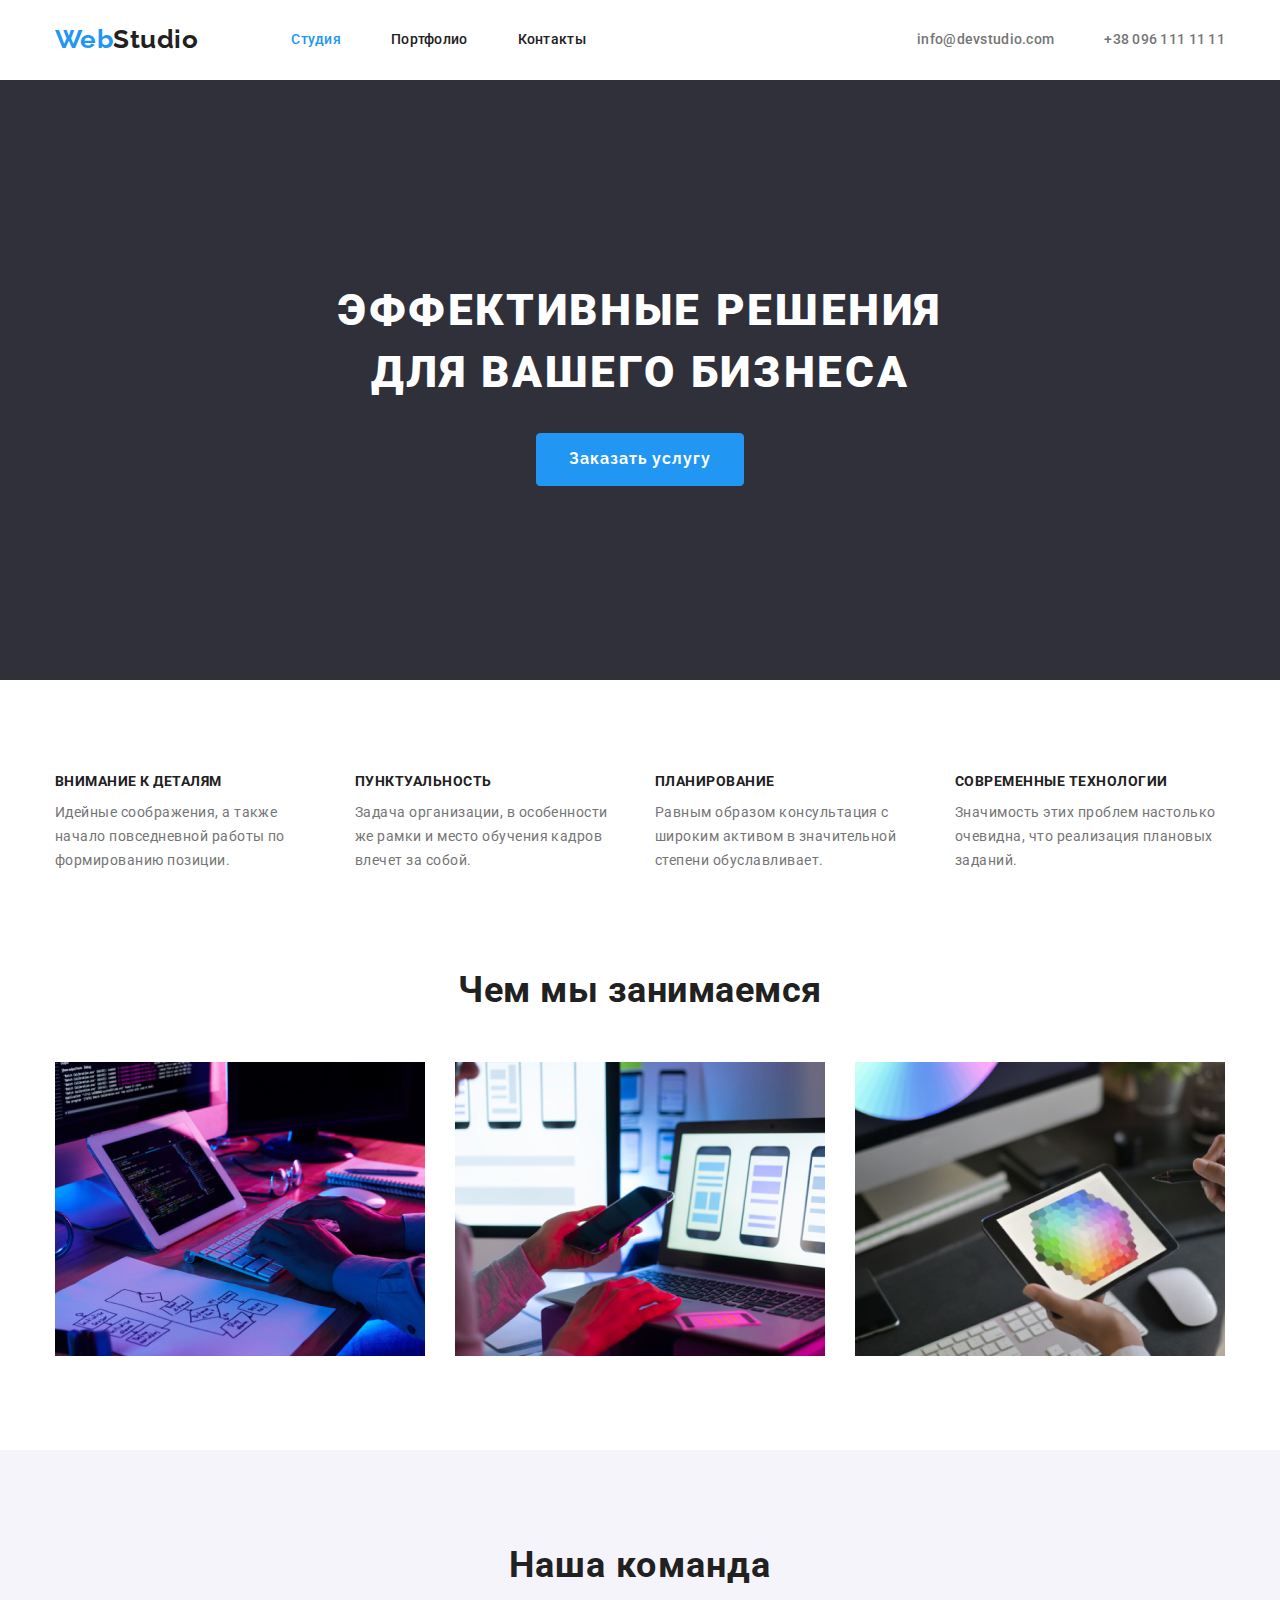
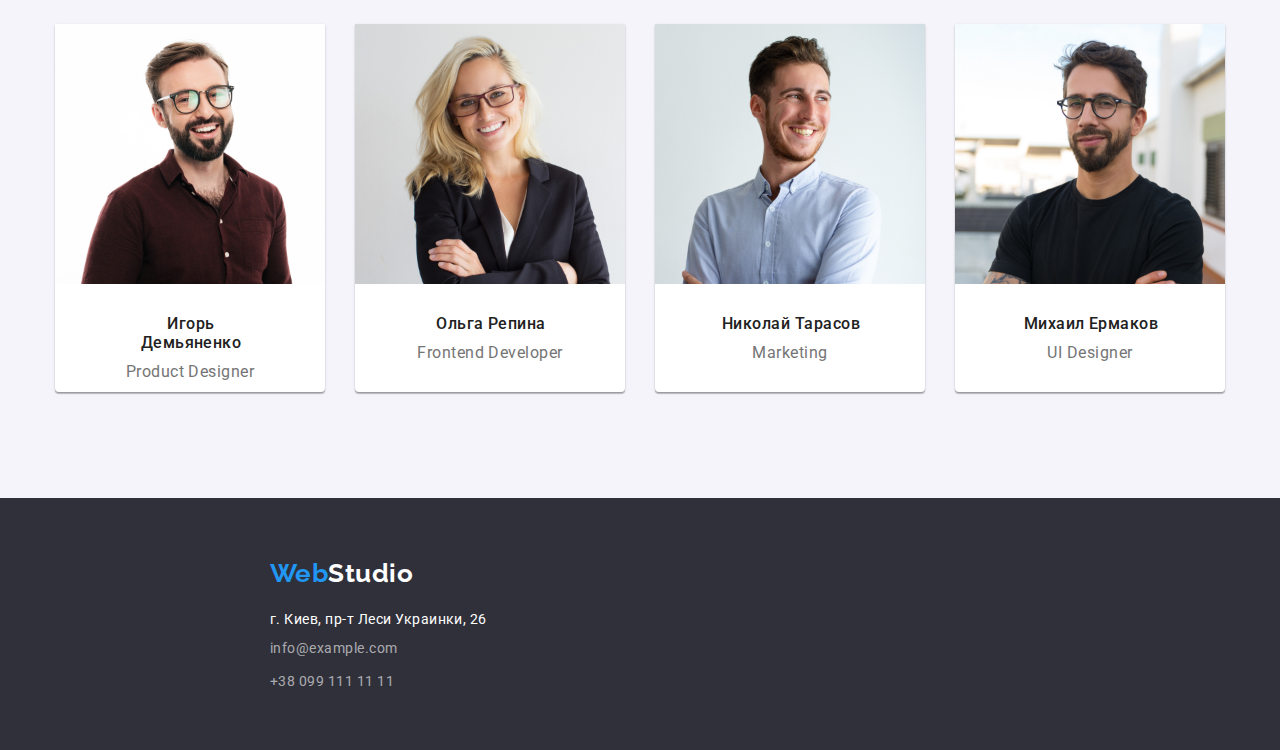
==== index.html @ 14f77674 "Склонировал из hw-03" ====
<!DOCTYPE html>
<html lang="ru">
<head>
    <meta charset="UTF-8">
    <meta name="viewport" content="width=device-width, initial-scale=1.0">
    <title>Web Studio</title>
    <link href="https://fonts.googleapis.com/css2?family=Oleo+Script&family=Raleway:wght@700&family=Roboto:wght@400;500;700;900&display=swap" rel="stylesheet">
    <link rel="stylesheet" href="https://cdnjs.cloudflare.com/ajax/libs/modern-normalize/1.0.0/modern-normalize.min.css">
    <link rel="stylesheet" href="./css/main.css">
</head>
<body>

<!--Header-->
<header>

    <div class="container container-header">
        <nav class="container-nav">

            <a class="logo" href="./"><span class="logo-one">Web</span>Studio</a>
    
            <ul class="list-nav">
                <li class="item">
                    <a class="header-link" href="#"><span class="location">Студия</span></a>
                </li>
                <li class="item">
                    <a class="header-link" href="./portfolio.html" rel="noopener noreferel">Портфолио</a>
                </li>
                <li class="item">
                    <a class="header-link" href="#">Контакты</a>
                </li>
            </ul>
    
        </nav>
    
        <ul class="item-link">
            <li class="item">
                <a class="contacts-link" href="mailto:info@devstudio.com">info@devstudio.com</a>
            </li>
            <li class="item">
                <a class="contacts-link" href="tel:+380961111111">+38 096 111 11 11</a>
            </li>
        </ul>
    </div>

</header>

<main>
<!--Hero-->
    <section class="hero">

        <div class="container">
            <div class="container-width">
                <h1>
                    Эффективные решения для вашего бизнеса
                </h1>
        
                <button class="service-order" type="button">Заказать услугу</button>
            </div>
        </div>

    </section>


<!-- Quality -->    
    <section>

        <div class="container">
            <ul class="item-quality">
                <li class="list">
                    <h2>Внимание к деталям</h2>
                    <p class="description">Идейные соображения, а также начало повседневной работы по формированию позиции.</p>
                </li>
                <li class="list">
                    <h2>Пунктуальность</h2>
                    <p class="description">Задача организации, в особенности же рамки и место обучения кадров влечет за собой.</p>
                </li>
                <li class="list">
                    <h2>Планирование</h2>
                    <p class="description">Равным образом консультация с широким активом в значительной степени обуславливает.</p>
                </li>
                <li class="list">
                    <h2>Современные технологии</h2>
                    <p class="description">Значимость этих проблем настолько очевидна, что реализация плановых заданий.</p>
                </li>
            </ul>
        </div>

    </section>

<!-- Occupation -->
    <section class="occupation">

        <div class="container">
            <h2 class="occupation-header">Чем мы занимаемся</h2>

        <ul class="occupation-list">
            <li class="occupation-item">
                <a class="occupation-link" href="#"><img src="./img/computer.png" alt="Компьютер" width="370"></a>
            </li>
            <li class="occupation-item">
                <a class="occupation-link" href="#"><img src="./img/laptop.png" alt="Ноутбук" width="370"></a>
            </li>
            <li class="occupation-item">
                <a class="occupation-link" href="#"><img src="./img/tablet.png" alt="Планшет" width="370"></a>
            </li>
        </ul>
        </div>

    </section>

<!--Team-->    
    <section class="team">
        
        <div class="container container-team">
            <h3 class="title-team">Наша команда</h3>

        <ul class="team-work">
            <li class="worker-list">
                <img src="./img/igor.jpg" alt="Игорь" width="270">
                <h3 class="heading-name">Игорь Демьяненко</h3>
                <p class="work">Product Designer</p>
            </li>
            <li class="worker-list">
                <img src="./img/olga.jpg" alt="Ольга" width="270">
                <h3 class="heading-name">Ольга Репина</h3>
                <p class="work">Frontend Developer</p>
            </li>
            <li class="worker-list">
                <img src="./img/nicholas.jpg" alt="Николай" width="270">
                <h3 class="heading-name">Николай Тарасов</h3>
                <p class="work">Marketing</p>
            </li>
            <li class="worker-list">
                <img src="./img/michael.jpg" alt="Михаил" width="270">
                <h3 class="heading-name">Михаил Ермаков</h3>
                <p class="work">UI Designer</p>
            </li>
        </ul>
        </div>

    </section>

</main>

<!--Footer-->
<footer>

    <div class="container container-footer">

        <a class="logo logo-footer" href="#"><span class="logo-one">Web</span><span class="logo-two">Studio</span></a>

    <address class="item-address">

    <ul class="contacts-street">
        <li class="contacts-list">
            <span class="street contacts-footer">г. Киев, пр-т Леси Украинки, 26</span>
        </li>
        <li class="contacts-list">
            <a class="contacts-footer" href="mailto:info@example.com">info@example.com</a>
        </li>
        <li class="contacts-list">
            <a class="contacts-footer" href="tel:+380991111111">+38 099 111 11 11</a>
        </li>
    </ul>

     </address>

    </div>

</footer>

</body>
</html>
---- css/main.css ----
/* Главный цвет на странице  #757575; */
/* Цвет заголовков h2-h6 #212121;*/
/* Цвет навигации #212121; */
/* Цвет подсветки #2196F3; */
/* Вторичный цвет+h1 #FFFFFF;*/
/* Цвет контактов в футере rgba(255, 255, 255, 0.6); */
:root {
    --primary-text-color: #757575;
    --heading-h2-h6-color: #212121; 
    --backlight-color: #2196F3;
    --secondary-text-color: #212121; 
}

body {
    color: var(--primary-text-color);

    font-family: 'Roboto', sans-serif;
    letter-spacing: 0.03em;
}

li,
a {
    list-style: none;
    text-decoration: none;
}

h1, 
h2, 
h3, 
p {
    margin-top: 0;
}

img {
    display: block;
    width: 100%;
    height: auto;
}

li,
ul,
p {
    margin: 0;
    padding: 0;
}

.container {
    width: 1200px;
    padding-left: 15px;
    padding-right: 15px;
    margin-left: auto;
    margin-right: auto;
}

/* Header */
.container-header {
    display: flex;
    align-items: center;
}

.container-nav {
    display: flex;
}

.logo {
    padding-bottom: 25px;
    padding-top: 24px;
    margin-right: 93px;

    color: #212121;

    font-family: 'Raleway', sans-serif;
    font-size: 26px;
    line-height: 1.2;
    font-weight: 700;
}

.logo .logo-one {
    color: #2196F3;
}

.list-nav {
    display: flex;
    margin-top: 0;
    margin-bottom: 0;
    padding-left: 0;
}

.list-nav .item:not(:last-child) {
    margin-right: 50px;
}

.list-nav .header-link {
    display: block;
    padding-top: 32px;
    padding-bottom: 32px;

    color: var(--secondary-text-color);

    font-weight: 500;
    font-size: 14px;
    line-height: 1.1;
    letter-spacing: 0.02em;
}

.header-link .location {
    color: var(--backlight-color);
}

.header-link .location:focus,
.header-link .location:hover {
    color: var(--secondary-text-color);
}

.list-nav .header-link:hover,
.list-nav .header-link:focus {
    color: var(--backlight-color);
}

.item-link {
    display: flex;
    margin-left: auto;
    padding-left: 0;
}

.item-link .item + .item {
    margin-left: 50px;
}

.item-link .contacts-link {
    display: block;

    color: var(--primary-text-color);

    font-weight: 500;
    font-size: 14px;
    line-height: 1.1;
    letter-spacing: 0.02em;
}

.item-link .contacts-link:hover,
.item-link .contacts-link:focus {
    color: var(--backlight-color);
}


/* Hero */
.hero {
    background-color: #2F303A;
}

.container-width {
    padding-top: 200px;
    width: 630px;
    height: 600px;
    margin-left: auto;
    margin-right: auto;
    text-align: center;
}

h1 {
    margin-bottom: 30px;

    color: #FFFFFF;

    font-weight: 900;
    font-size: 44px;
    line-height: 1.4;
    text-align: center;
    letter-spacing: 0.06em;
    text-transform: uppercase;
}

.service-order {
    padding: 10px 32px;
    display: inline-block;
    border: 1px solid var(--backlight-color);
    border-radius: 4px;
    
    background-color: var(--backlight-color);
    color: #FFFFFF;
    
    font-family: 'Raleway', sans-serif;
    font-weight: 700;
    font-size: 16px;
    line-height: 1.9;
    align-items: center;
    text-align: center;
    letter-spacing: 0.06em;
}

/* Quality */
.item-quality {
    display: flex;
    margin-top: 0;
    margin-bottom: 0;
    padding-top: 94px;
    padding-left: 0;
    padding-bottom: 94px;
    
}

.item-quality .list {
    width: 270px;
    height: 101px;
}

.item-quality .list:not(:last-child) {
    margin-right: 30px;
}

.item-quality h2 {
    color: var(--heading-h2-h6-color);

    font-weight: 700;
    font-size: 14px;
    line-height: 1.1;
    text-transform: uppercase;
}

.item-quality .description {
    font-weight: 400;
    font-size: 14px;
    line-height: 1.7;
}

/* Occupation */
.occupation .occupation-header {
    margin-bottom: 50px;

    color: var(--heading-h2-h6-color);

    font-weight: 700;
    font-size: 36px;
    line-height: 1.2;
    text-align: center;
}

.occupation-list {
    display: flex;
    padding-left: 0;
    margin: 0;
    padding-bottom: 94px;
}

.occupation-list .occupation-item:not(:last-child) {
    margin-right: 30px;
}

/* Team */
.team {
    background: #F5F4FA;
}

.container-team {
    height: 648px;
}

.title-team {
    padding-top: 94px;

    color: var(--heading-h2-h6-color);

    font-weight: 700;
    font-size: 36px;
    line-height: 1.2;
    text-align: center;
    letter-spacing: 0.03em;
}

.team-work {
    display: flex;
    padding: 0;
    margin: 0;
}

.worker-list {
    width: 270px;
    height: 368px;
    border-radius: 0px 0px 4px 4px;

    background-color: #FFFFFF;
    box-shadow: 0px 1px 3px rgba(0, 0, 0, 0.12), 0px 1px 1px rgba(0, 0, 0, 0.14), 0px 2px 1px rgba(0, 0, 0, 0.2);

    text-align: center;
}

.worker-list:not(:last-child) {
    margin-right: 30px;
}

.heading-name {
    margin-top: 0;
    margin-bottom: 10px;
    padding-top: 30px;
    padding-left: 60px;
    padding-right: 58px;

    color: var(--heading-h2-h6-color);

    font-weight: 500;
    font-size: 16px;
    line-height: 1.2;
}

.work {
    margin: 0;

    font-weight: 400;
    font-size: 16px;
    line-height: 1.2;
}

/* Footer */
footer {
    background-color: #2F303A;
}

.container-footer {
    height: 252px;
}

.logo-footer {
    display: inline-block;
    padding: 60px 0px 0px 0px;
    margin: 0px 0px 20px 215px;
}

.item-address {
    margin-left: 215px;
}

.contacts-street {
    width: 231px;
    padding: 0;
    margin: 0;
}

.contacts-list:not(:last-child) {
    margin-bottom: 9px;
}

.logo .logo-two {
    color: #FFFFFF;
}

.item-address .street {
    color: #FFFFFF;

    font-weight: 400;
    font-size: 14px;
    line-height: 1.7px;
    font-style: normal;
}

.contacts-footer {
    color: rgba(255, 255, 255, 0.6);            

    font-weight: 400;
    font-size: 14px;
    line-height: 1.7;
    font-style: normal;
}
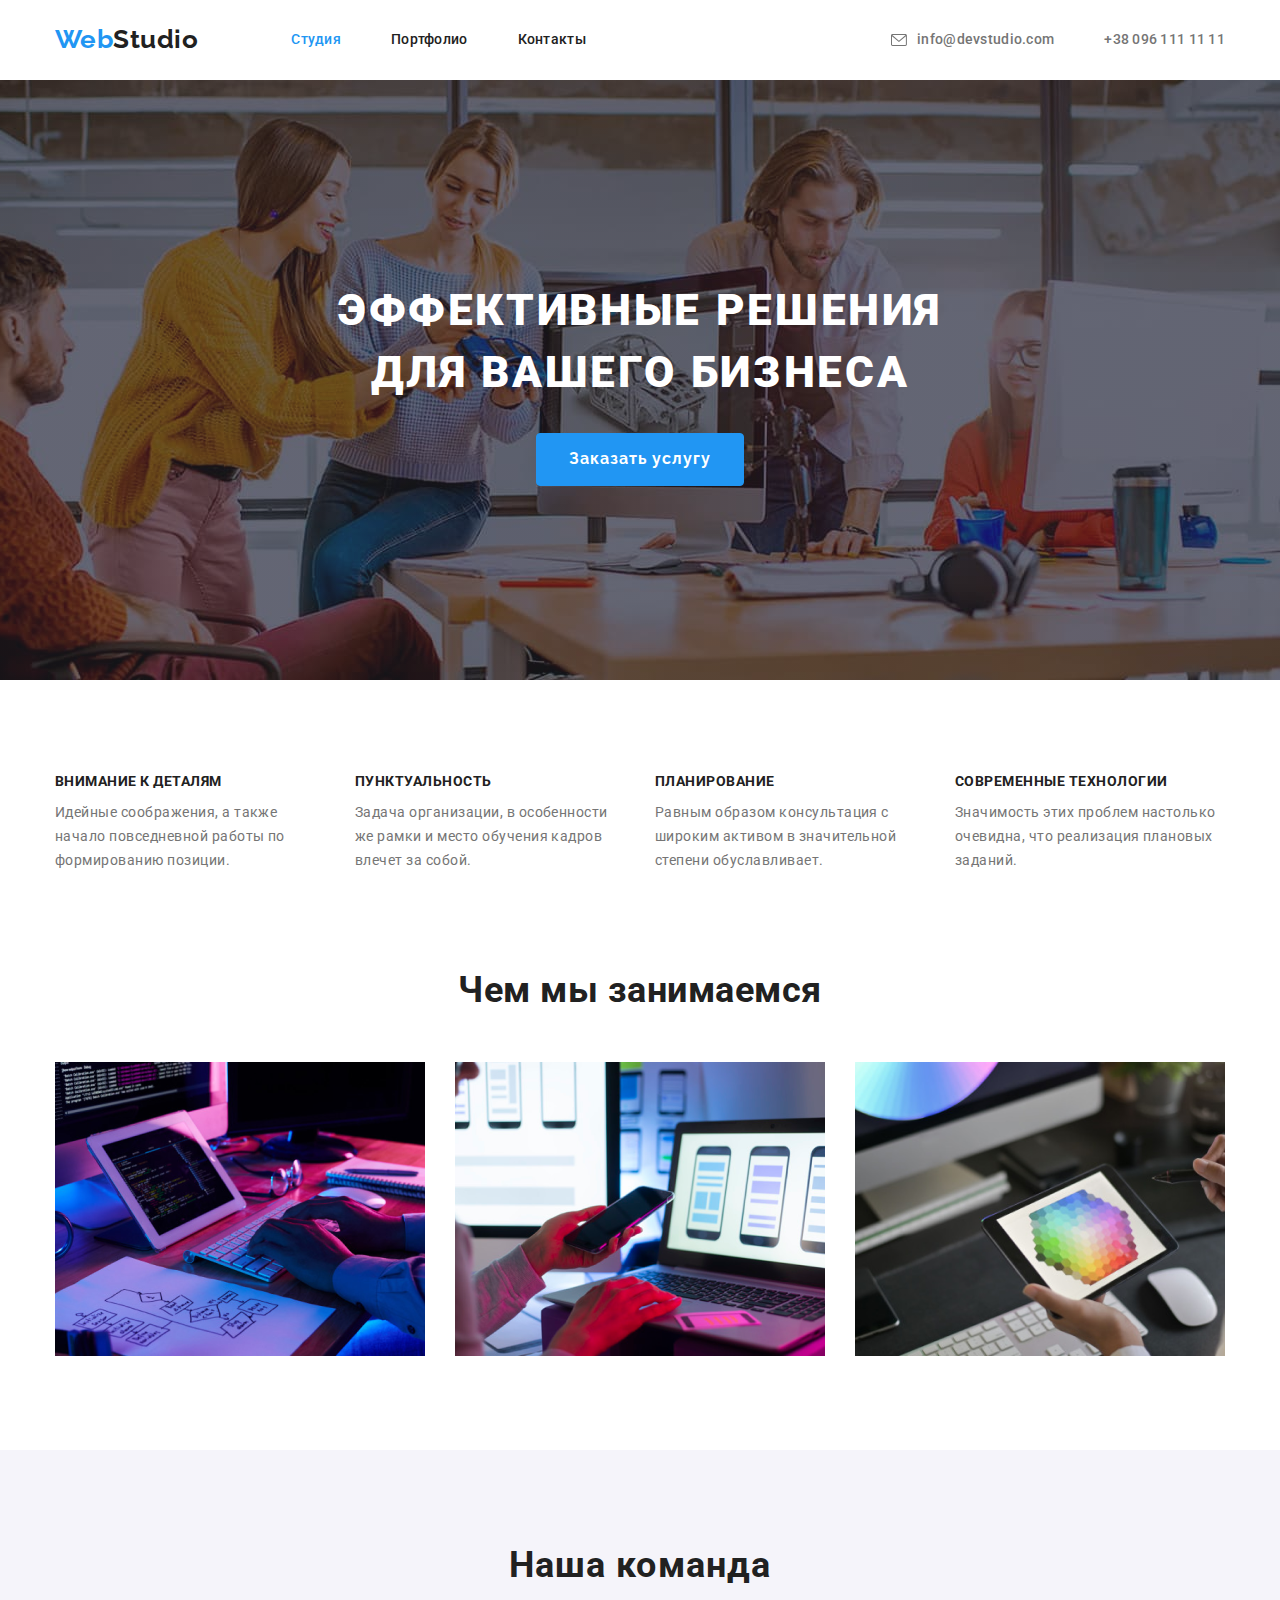
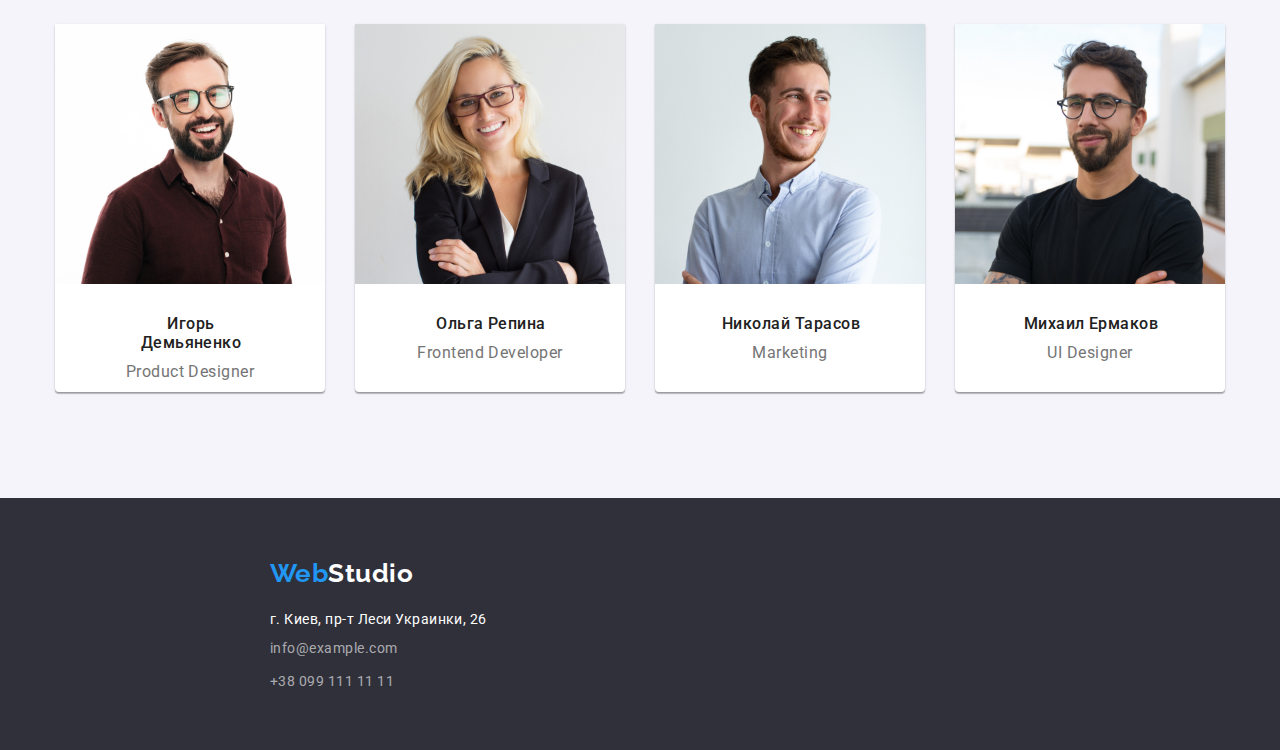
==== commit b0d971a8: "Добавил графику в hero" ====
--- a/index.html
+++ b/index.html
@@ -34,7 +34,12 @@
     
         <ul class="item-link">
             <li class="item">
-                <a class="contacts-link" href="mailto:info@devstudio.com">info@devstudio.com</a>
+                <a class="contacts-link" href="mailto:info@devstudio.com">
+                <svg class="icon-link">
+                    <use href="./img/sprite.svg#icon-envelope"></use>
+                </svg>     
+                info@devstudio.com
+                </a>
             </li>
             <li class="item">
                 <a class="contacts-link" href="tel:+380961111111">+38 096 111 11 11</a>
--- a/css/main.css
+++ b/css/main.css
@@ -26,8 +26,7 @@
 
 h1, 
 h2, 
-h3, 
-p {
+h3 {
     margin-top: 0;
 }
 
@@ -42,6 +41,11 @@
 p {
     margin: 0;
     padding: 0;
+}
+
+.utility-mp {
+    padding: 0;
+    margin: 0;
 }
 
 .container {
@@ -128,7 +132,8 @@
 }
 
 .item-link .contacts-link {
-    display: block;
+    display: flex;
+    align-items: center;
 
     color: var(--primary-text-color);
 
@@ -138,15 +143,27 @@
     letter-spacing: 0.02em;
 }
 
-.item-link .contacts-link:hover,
-.item-link .contacts-link:focus {
+.contacts-link:hover,
+.contacts-link:focus {
     color: var(--backlight-color);
+}
+
+.icon-link {
+    width: 16px;
+    height: 12px;
+    margin-right: 10px;
 }
 
 
 /* Hero */
 .hero {
+    min-height: 600px;
+
     background-color: #2F303A;
+    background-image: linear-gradient(rgba(47, 48, 58, 0.4), rgba(47, 48, 58, 0.4)), url(../img/hero.jpg);
+    background-repeat: no-repeat;
+    background-position: center top;
+    background-size: cover;
 }
 
 .container-width {
@@ -187,6 +204,8 @@
     align-items: center;
     text-align: center;
     letter-spacing: 0.06em;
+
+    cursor: pointer;
 }
 
 /* Quality */
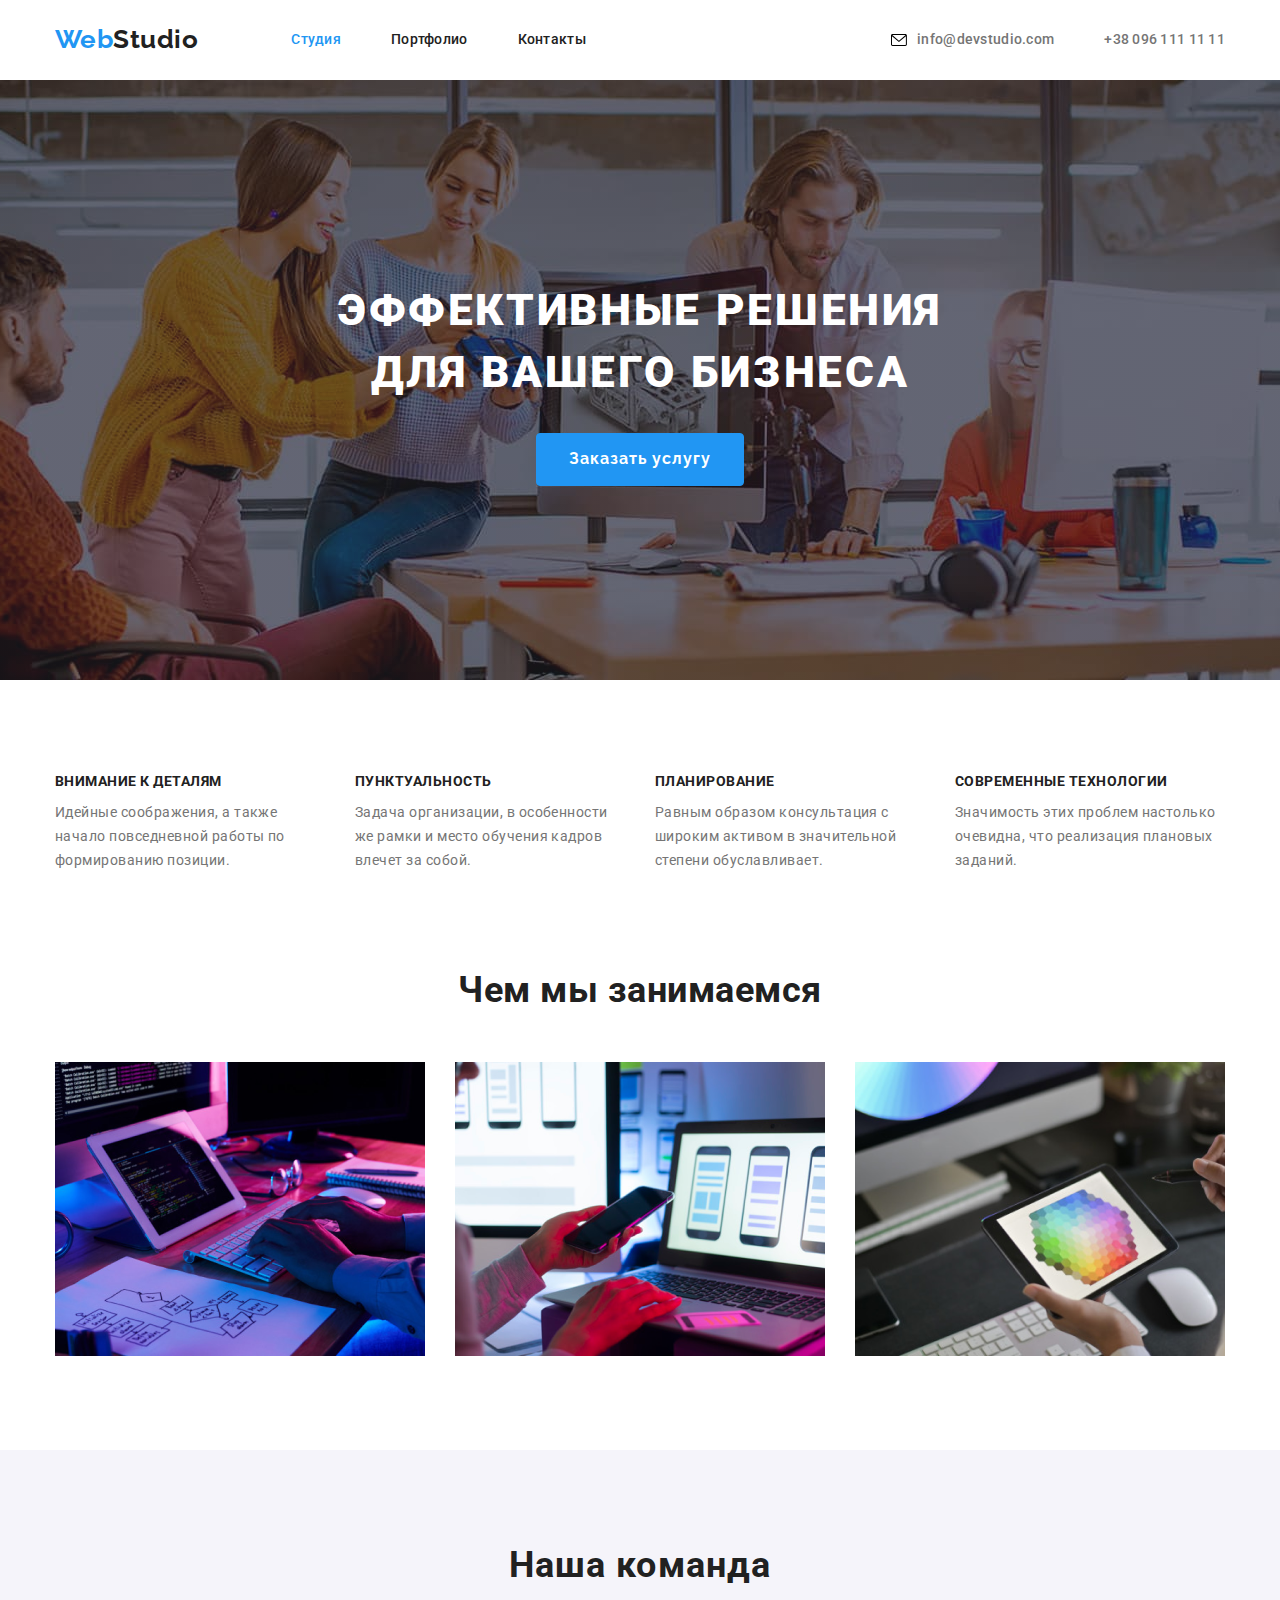
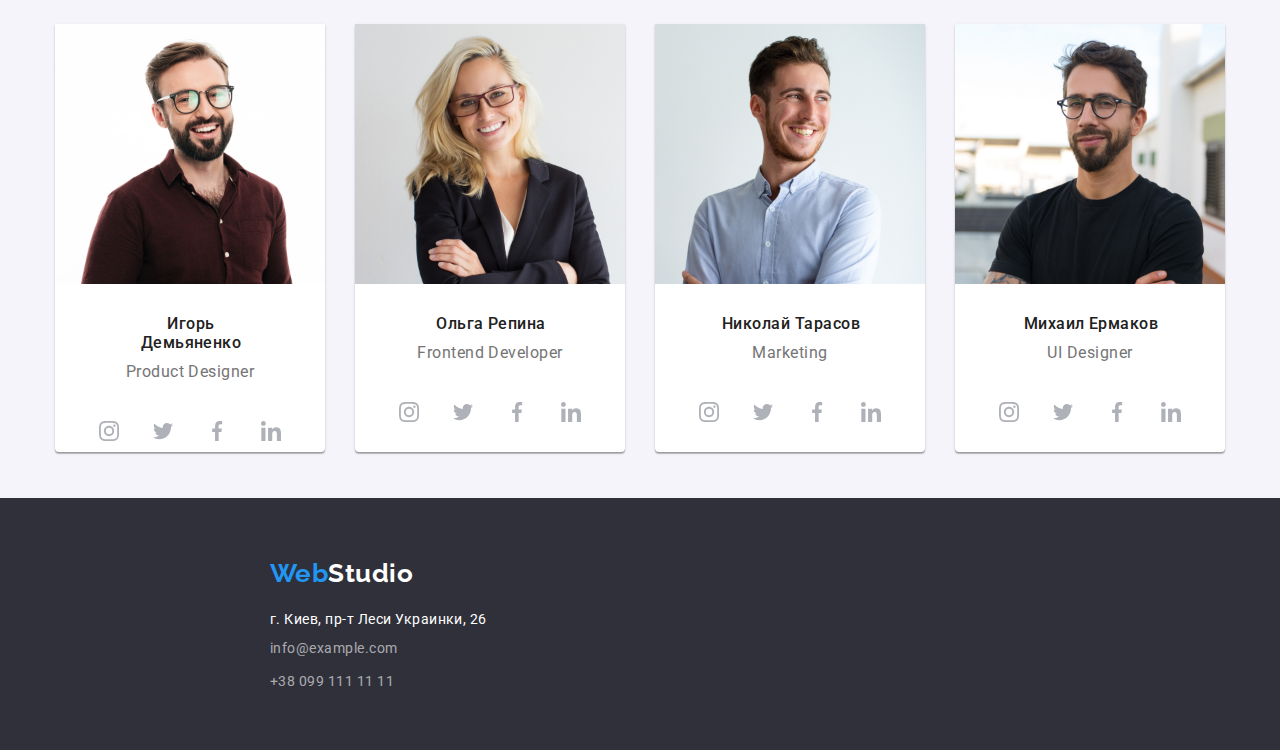
==== commit c55eb9ab: "Добавил ссылки иконки team" ====
--- a/index.html
+++ b/index.html
@@ -124,21 +124,109 @@
                 <img src="./img/igor.jpg" alt="Игорь" width="270">
                 <h3 class="heading-name">Игорь Демьяненко</h3>
                 <p class="work">Product Designer</p>
+                <ul class="team-social-list">
+                    <li class="team-social-item"><a href="" class="team-social-link" target="_blank" rel="noopener noreferer" aria-label="Instagram">
+                        <svg class="team-social-icon">
+                            <use href="./img/sprite.svg#icon-instagram"></use>
+                        </svg>
+                    </a></li>
+                    <li class="team-social-item"><a href="" class="team-social-link" target="_blank" rel="noopener noreferer" aria-label="Twitter">
+                        <svg class="team-social-icon">
+                            <use href="./img/sprite.svg#icon-twitter"></use>
+                        </svg>
+                    </a></li>
+                    <li class="team-social-item"><a href="" class="team-social-link" target="_blank" rel="noopener noreferer" aria-label="Facebook">
+                        <svg class="team-social-icon">
+                            <use href="./img/sprite.svg#icon-facebook"></use>
+                        </svg>
+                    </a></li>
+                    <li class="team-social-item"><a href="" class="team-social-link" target="_blank" rel="noopener noreferer" aria-label="LinkedIn">
+                        <svg class="team-social-icon">
+                            <use href="./img/sprite.svg#icon-linkedin"></use>
+                        </svg>
+                    </a></li>
+                </ul>
             </li>
             <li class="worker-list">
                 <img src="./img/olga.jpg" alt="Ольга" width="270">
                 <h3 class="heading-name">Ольга Репина</h3>
                 <p class="work">Frontend Developer</p>
+                <ul class="team-social-list">
+                    <li class="team-social-item"><a href="" class="team-social-link" target="_blank" rel="noopener noreferer" aria-label="Instagram">
+                        <svg class="team-social-icon">
+                            <use href="./img/sprite.svg#icon-instagram"></use>
+                        </svg>
+                    </a></li>
+                    <li class="team-social-item"><a href="" class="team-social-link" target="_blank" rel="noopener noreferer" aria-label="Twitter">
+                        <svg class="team-social-icon">
+                            <use href="./img/sprite.svg#icon-twitter"></use>
+                        </svg>
+                    </a></li>
+                    <li class="team-social-item"><a href="" class="team-social-link" target="_blank" rel="noopener noreferer" aria-label="Facebook">
+                        <svg class="team-social-icon">
+                            <use href="./img/sprite.svg#icon-facebook"></use>
+                        </svg>
+                    </a></li>
+                    <li class="team-social-item"><a href="" class="team-social-link" target="_blank" rel="noopener noreferer" aria-label="LinkedIn">
+                        <svg class="team-social-icon">
+                            <use href="./img/sprite.svg#icon-linkedin"></use>
+                        </svg>
+                    </a></li>
+                </ul>
             </li>
             <li class="worker-list">
                 <img src="./img/nicholas.jpg" alt="Николай" width="270">
                 <h3 class="heading-name">Николай Тарасов</h3>
                 <p class="work">Marketing</p>
+                <ul class="team-social-list">
+                    <li class="team-social-item"><a href="" class="team-social-link" target="_blank" rel="noopener noreferer" aria-label="Instagram">
+                        <svg class="team-social-icon">
+                            <use href="./img/sprite.svg#icon-instagram"></use>
+                        </svg>
+                    </a></li>
+                    <li class="team-social-item"><a href="" class="team-social-link" target="_blank" rel="noopener noreferer" aria-label="Twitter">
+                        <svg class="team-social-icon">
+                            <use href="./img/sprite.svg#icon-twitter"></use>
+                        </svg>
+                    </a></li>
+                    <li class="team-social-item"><a href="" class="team-social-link" target="_blank" rel="noopener noreferer" aria-label="Facebook">
+                        <svg class="team-social-icon">
+                            <use href="./img/sprite.svg#icon-facebook"></use>
+                        </svg>
+                    </a></li>
+                    <li class="team-social-item"><a href="" class="team-social-link" target="_blank" rel="noopener noreferer" aria-label="LinkedIn">
+                        <svg class="team-social-icon">
+                            <use href="./img/sprite.svg#icon-linkedin"></use>
+                        </svg>
+                    </a></li>
+                </ul>
             </li>
             <li class="worker-list">
                 <img src="./img/michael.jpg" alt="Михаил" width="270">
                 <h3 class="heading-name">Михаил Ермаков</h3>
                 <p class="work">UI Designer</p>
+                <ul class="team-social-list">
+                    <li class="team-social-item"><a href="" class="team-social-link" target="_blank" rel="noopener noreferer" aria-label="Instagram">
+                        <svg class="team-social-icon">
+                            <use href="./img/sprite.svg#icon-instagram"></use>
+                        </svg>
+                    </a></li>
+                    <li class="team-social-item"><a href="" class="team-social-link" target="_blank" rel="noopener noreferer" aria-label="Twitter">
+                        <svg class="team-social-icon">
+                            <use href="./img/sprite.svg#icon-twitter"></use>
+                        </svg>
+                    </a></li>
+                    <li class="team-social-item"><a href="" class="team-social-link" target="_blank" rel="noopener noreferer" aria-label="Facebook">
+                        <svg class="team-social-icon">
+                            <use href="./img/sprite.svg#icon-facebook"></use>
+                        </svg>
+                    </a></li>
+                    <li class="team-social-item"><a href="" class="team-social-link" target="_blank" rel="noopener noreferer" aria-label="LinkedIn">
+                        <svg class="team-social-icon">
+                            <use href="./img/sprite.svg#icon-linkedin"></use>
+                        </svg>
+                    </a></li>
+                </ul>
             </li>
         </ul>
         </div>
--- a/css/main.css
+++ b/css/main.css
@@ -9,6 +9,7 @@
     --heading-h2-h6-color: #212121; 
     --backlight-color: #2196F3;
     --secondary-text-color: #212121; 
+    --primary-icon-color: #AFB1B8;
 }
 
 body {
@@ -295,7 +296,7 @@
 
 .worker-list {
     width: 270px;
-    height: 368px;
+    height: 428px;
     border-radius: 0px 0px 4px 4px;
 
     background-color: #FFFFFF;
@@ -330,6 +331,40 @@
     line-height: 1.2;
 }
 
+.team-social-list {
+    display: inline-flex;
+    margin-top: 28px
+}
+
+.team-social-item:not(:last-child) {
+    margin-right: 10px;
+}
+
+.team-social-link {
+    display: flex;
+    justify-content: center;
+    align-items: center;
+    border-radius: 50%;
+    width: 44px;
+    height: 44px;
+}
+
+.team-social-link:hover,
+.team-social-link:focus {
+    background-color: var(--backlight-color);
+}
+
+.team-social-link:hover .team-social-icon,
+.team-social-link:focus .team-social-icon {
+    fill: #FFFFFF;
+}
+
+.team-social-icon {
+    fill: var(--primary-icon-color);
+    width: 20px;
+    height: 20px;
+}
+
 /* Footer */
 footer {
     background-color: #2F303A;
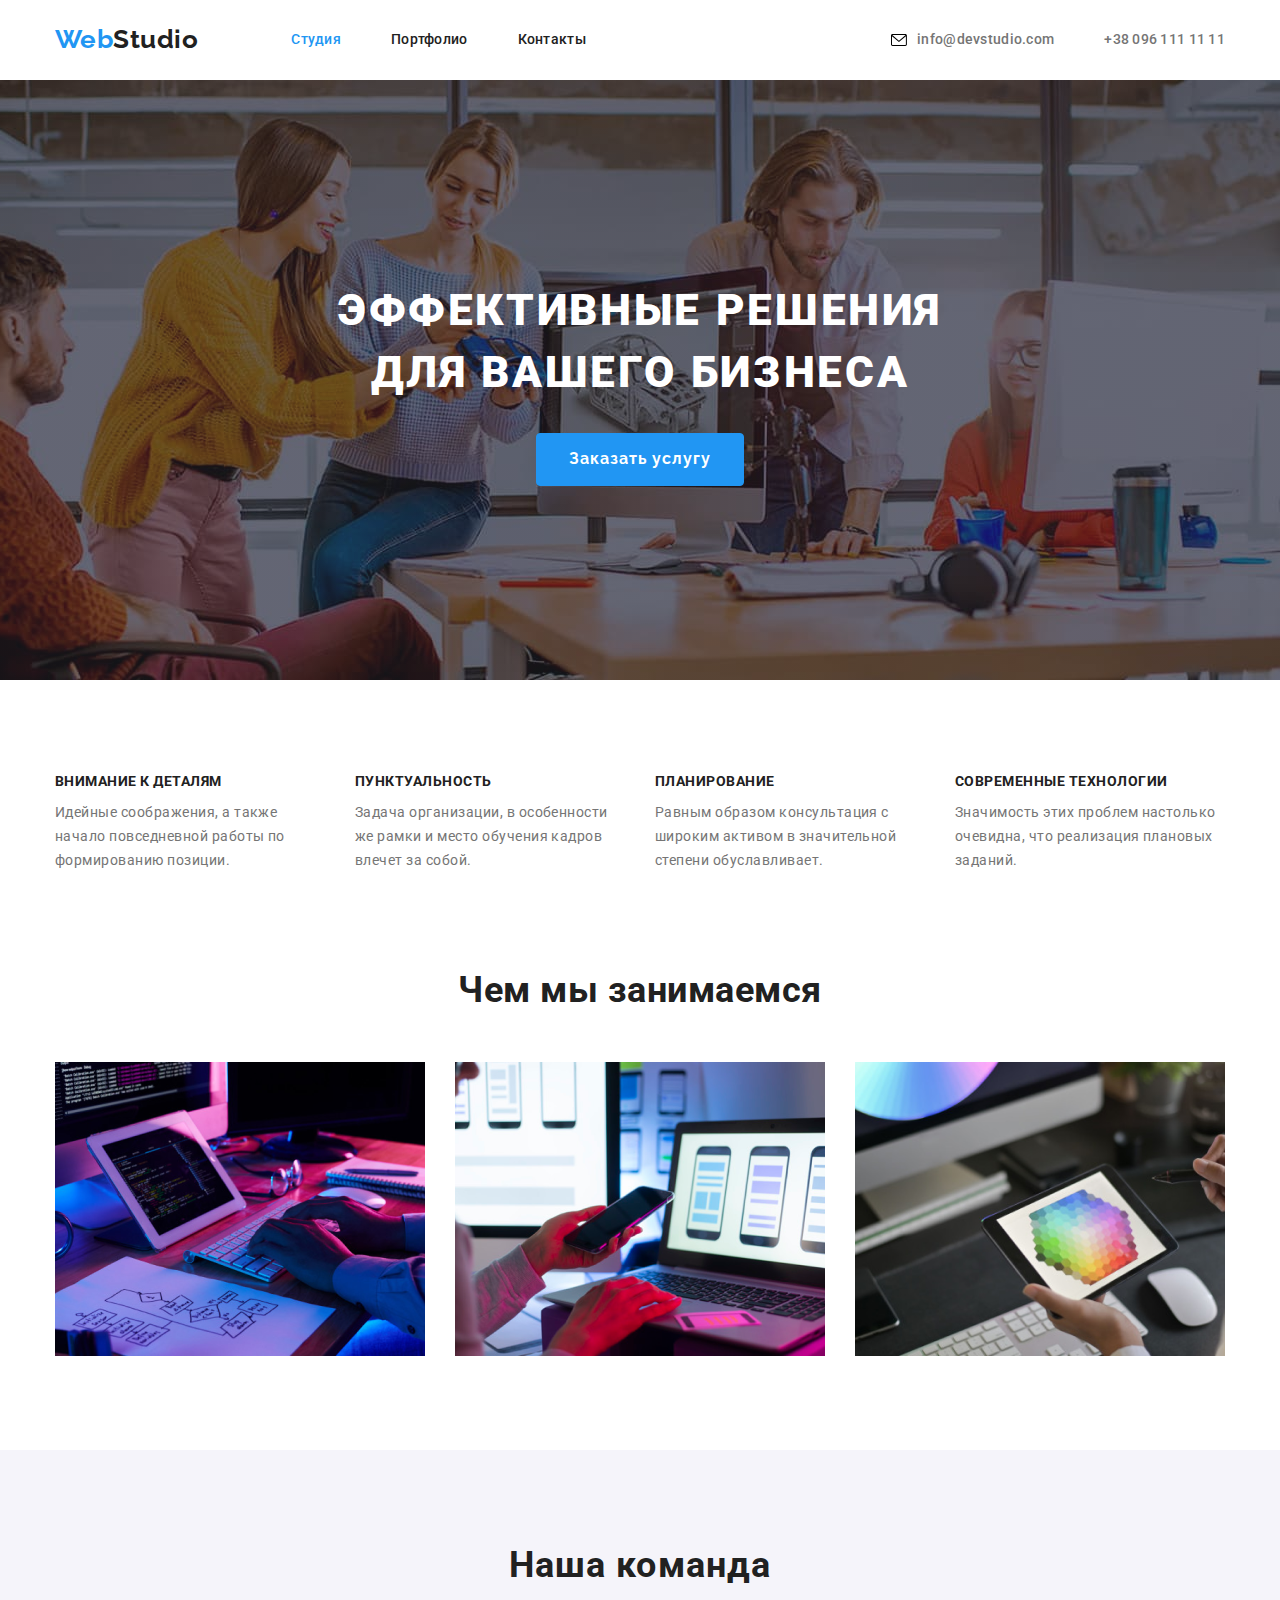
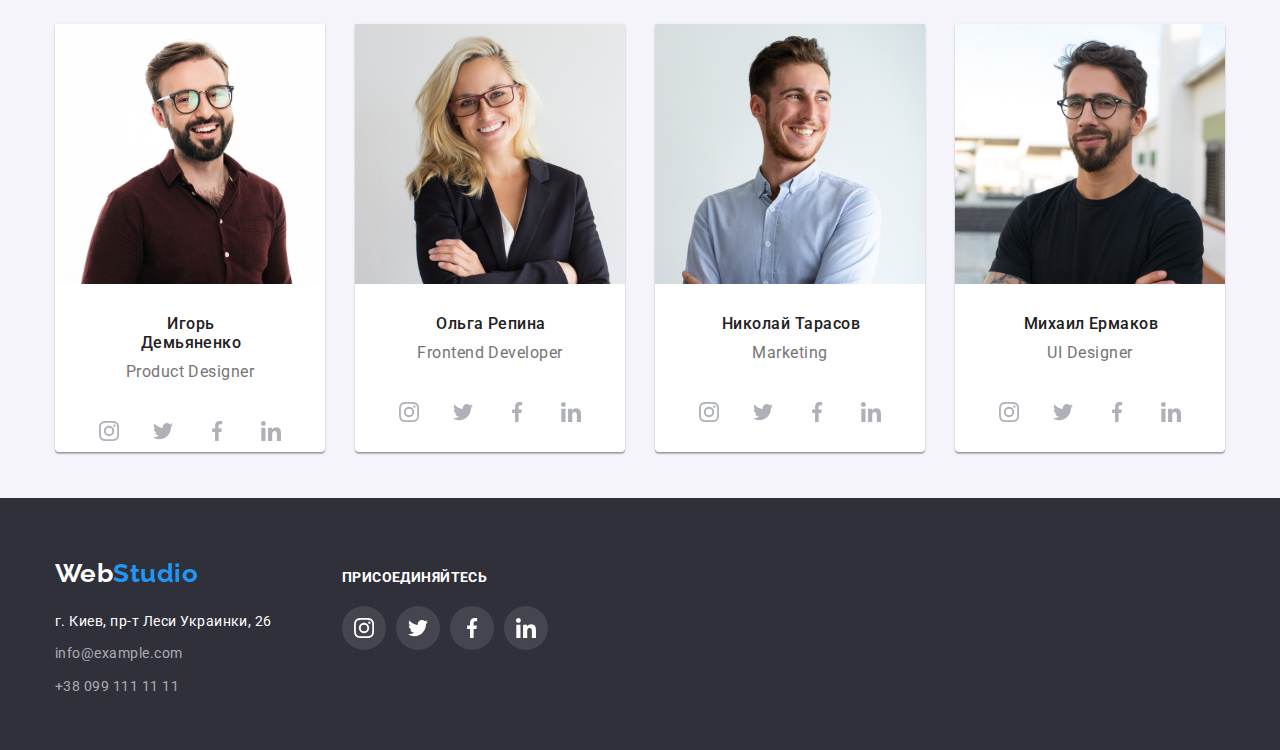
==== commit 6cf2751e: "Переделал футер, добавил ссылки с иконками" ====
--- a/index.html
+++ b/index.html
@@ -240,7 +240,8 @@
 
     <div class="container container-footer">
 
-        <a class="logo logo-footer" href="#"><span class="logo-one">Web</span><span class="logo-two">Studio</span></a>
+    <div class="addres-container">
+        <a class="logo-footer" href="#"><span class="logo-one">Web</span><span class="logo-two">Studio</span></a>
 
     <address class="item-address">
 
@@ -256,7 +257,34 @@
         </li>
     </ul>
 
-     </address>
+    </address>
+    </div>
+
+    <div class="link-container">
+        <p>Присоединяйтесь</p>
+        <ul class="footer-social-list utility-mp">
+            <li class="footer-social-item"><a href="" class="footer-social-link" target="_blank" rel="noopener noreferer" aria-label="Instagram">
+                <svg class="footer-social-icon">
+                    <use href="./img/sprite.svg#icon-instagram"></use>
+                </svg>
+            </a></li>
+            <li class="footer-social-item"><a href="" class="footer-social-link" target="_blank" rel="noopener noreferer" aria-label="Twitter">
+                <svg class="footer-social-icon">
+                    <use href="./img/sprite.svg#icon-twitter"></use>
+                </svg>
+            </a></li>
+            <li class="footer-social-item"><a href="" class="footer-social-link" target="_blank" rel="noopener noreferer" aria-label="Facebook">
+                <svg class="footer-social-icon">
+                    <use href="./img/sprite.svg#icon-facebook"></use>
+                </svg>
+            </a></li>
+            <li class="footer-social-item"><a href="" class="footer-social-link" target="_blank" rel="noopener noreferer" aria-label="LinkedIn">
+                <svg class="footer-social-icon">
+                    <use href="./img/sprite.svg#icon-linkedin"></use>
+                </svg>
+            </a></li>
+        </ul>
+    </div>
 
     </div>
 
--- a/css/main.css
+++ b/css/main.css
@@ -371,40 +371,34 @@
 }
 
 .container-footer {
+    padding-top: 60px;
     height: 252px;
+    display: flex;
 }
 
 .logo-footer {
-    display: inline-block;
-    padding: 60px 0px 0px 0px;
-    margin: 0px 0px 20px 215px;
-}
-
-.item-address {
-    margin-left: 215px;
+    font-family: 'Raleway', sans-serif;
+    font-size: 26px;
+    line-height: 1.2;
+    font-weight: 700;
+    
+    color: var(--backlight-color);
+}
+
+.logo-one {
+    color: #FFFFFF;
 }
 
 .contacts-street {
-    width: 231px;
-    padding: 0;
-    margin: 0;
+    margin-top: 20px;
 }
 
 .contacts-list:not(:last-child) {
     margin-bottom: 9px;
 }
 
-.logo .logo-two {
-    color: #FFFFFF;
-}
-
 .item-address .street {
     color: #FFFFFF;
-
-    font-weight: 400;
-    font-size: 14px;
-    line-height: 1.7px;
-    font-style: normal;
 }
 
 .contacts-footer {
@@ -414,4 +408,58 @@
     font-size: 14px;
     line-height: 1.7;
     font-style: normal;
-}+}
+
+.link-container {
+    display: flex;
+    flex-direction: column;
+    align-items: flex-start;
+    margin-left: 70px;
+    padding-top: 12px;
+}
+
+.link-container > p {
+    font-weight: 700;
+    font-size: 14px;
+    line-height: 1.14;
+    letter-spacing: 0.03em;
+    text-transform: uppercase;
+
+    color: #FFFFFF;
+}
+
+.footer-social-list {
+    display: inline-flex;
+    margin-top: 20px
+}
+
+.footer-social-item:not(:last-child) {
+    margin-right: 10px;
+}
+
+.footer-social-link {
+    display: flex;
+    justify-content: center;
+    align-items: center;
+    border-radius: 50%;
+    width: 44px;
+    height: 44px;
+
+    background-color: rgba(255, 255, 255, 0.1);
+}
+
+.footer-social-link:hover,
+.footer-social-link:focus {
+    background-color: var(--backlight-color);
+}
+
+.footer-social-link:hover .team-social-icon,
+.footer-social-link:focus .team-social-icon {
+    fill: #FFFFFF;
+}
+
+.footer-social-icon {
+    fill: #FFFFFF;
+    width: 20px;
+    height: 20px;
+}
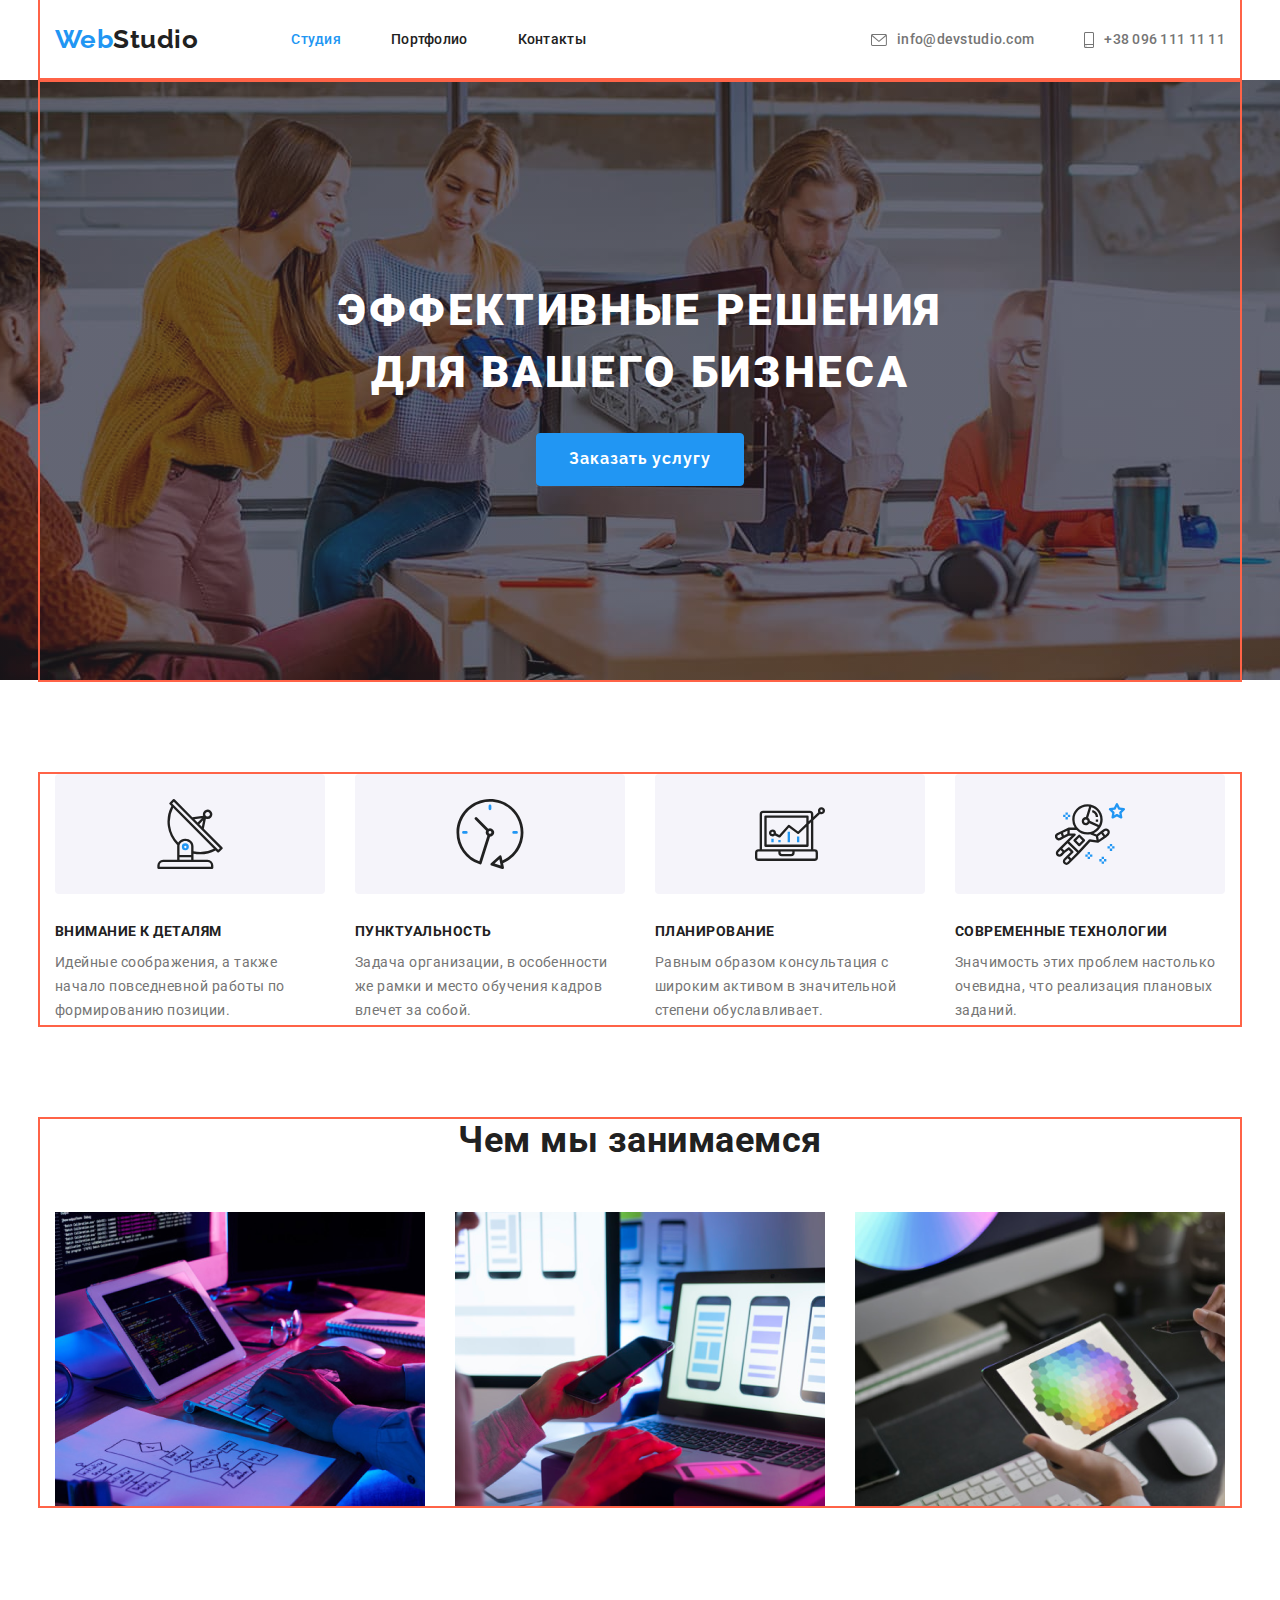
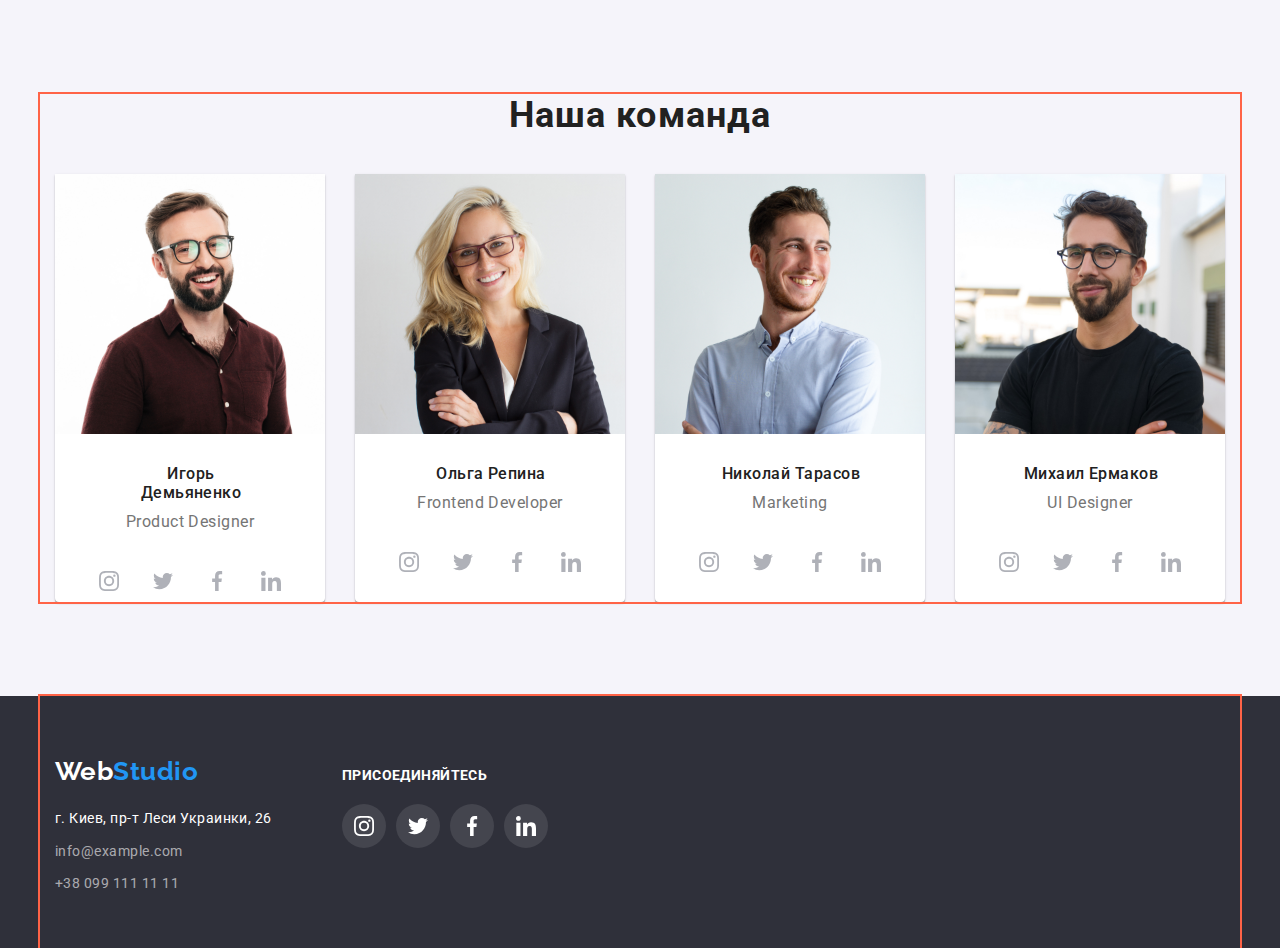
==== commit 21f36bd7: "Добавил svg в приемущевства, задал падинги секциям" ====
--- a/index.html
+++ b/index.html
@@ -42,7 +42,12 @@
                 </a>
             </li>
             <li class="item">
-                <a class="contacts-link" href="tel:+380961111111">+38 096 111 11 11</a>
+                <a class="contacts-link" href="tel:+380961111111">
+                <svg class="icon-link smartphone">
+                    <use href="./img/sprite.svg#icon-smartphone"></use>
+                </svg>
+                +38 096 111 11 11
+                </a>
             </li>
         </ul>
     </div>
@@ -67,23 +72,43 @@
 
 
 <!-- Quality -->    
-    <section>
-
-        <div class="container">
-            <ul class="item-quality">
+    <section class="quality-section">
+
+        <div class="container quality-container">
+            <ul class="item-quality utility-mp">
                 <li class="list">
+                    <div class="box-icon">
+                        <svg class="icon-antenna">
+                            <use href="./img/sprite.svg#icon-antenna"></use>
+                        </svg>
+                    </div>
                     <h2>Внимание к деталям</h2>
                     <p class="description">Идейные соображения, а также начало повседневной работы по формированию позиции.</p>
                 </li>
                 <li class="list">
+                    <div class="box-icon">
+                        <svg class="icon-antenna">
+                            <use href="./img/sprite.svg#icon-clock"></use>
+                        </svg>
+                    </div>
                     <h2>Пунктуальность</h2>
                     <p class="description">Задача организации, в особенности же рамки и место обучения кадров влечет за собой.</p>
                 </li>
                 <li class="list">
+                    <div class="box-icon">
+                        <svg class="icon-antenna">
+                            <use href="./img/sprite.svg#icon-diagram"></use>
+                        </svg>
+                    </div>
                     <h2>Планирование</h2>
                     <p class="description">Равным образом консультация с широким активом в значительной степени обуславливает.</p>
                 </li>
                 <li class="list">
+                    <div class="box-icon">
+                        <svg class="icon-antenna">
+                            <use href="./img/sprite.svg#icon-astronaut"></use>
+                        </svg>
+                    </div>
                     <h2>Современные технологии</h2>
                     <p class="description">Значимость этих проблем настолько очевидна, что реализация плановых заданий.</p>
                 </li>
@@ -95,7 +120,7 @@
 <!-- Occupation -->
     <section class="occupation">
 
-        <div class="container">
+        <div class="container occupation-container">
             <h2 class="occupation-header">Чем мы занимаемся</h2>
 
         <ul class="occupation-list">
--- a/css/main.css
+++ b/css/main.css
@@ -55,6 +55,8 @@
     padding-right: 15px;
     margin-left: auto;
     margin-right: auto;
+
+    outline: 2px solid tomato;
 }
 
 /* Header */
@@ -149,10 +151,23 @@
     color: var(--backlight-color);
 }
 
+.contacts-link:hover .icon-link,
+.contacts-link:focus .icon-link {
+    fill: var(--backlight-color);
+}
+
+
 .icon-link {
     width: 16px;
     height: 12px;
     margin-right: 10px;
+
+    fill: var(--primary-text-color);
+}
+
+.smartphone {
+    width: 10px;
+    height: 16px;
 }
 
 
@@ -210,26 +225,47 @@
 }
 
 /* Quality */
+.quality-section {
+    padding-top: 94px;
+    padding-bottom: 94px;
+}
+
+/* .quality-container {
+    padding-top: 94px;
+    padding-bottom: 94px;
+} */
+
 .item-quality {
     display: flex;
-    margin-top: 0;
-    margin-bottom: 0;
-    padding-top: 94px;
-    padding-left: 0;
-    padding-bottom: 94px;
-    
 }
 
 .item-quality .list {
     width: 270px;
-    height: 101px;
+    height: 251px;
 }
 
 .item-quality .list:not(:last-child) {
     margin-right: 30px;
 }
 
+.box-icon {
+    display: flex;
+    justify-content: center;
+    align-items: center;
+    min-height: 120px;
+
+    background-color: #F5F4FA;
+    border-radius: 4px;
+}
+
+.icon-antenna {
+    width: 70px;
+    height: 70px;
+}
+
 .item-quality h2 {
+    margin-top: 30px;
+
     color: var(--heading-h2-h6-color);
 
     font-weight: 700;
@@ -245,6 +281,10 @@
 }
 
 /* Occupation */
+.occupation {
+    padding-bottom: 94px;
+}
+
 .occupation .occupation-header {
     margin-bottom: 50px;
 
@@ -260,7 +300,6 @@
     display: flex;
     padding-left: 0;
     margin: 0;
-    padding-bottom: 94px;
 }
 
 .occupation-list .occupation-item:not(:last-child) {
@@ -270,15 +309,15 @@
 /* Team */
 .team {
     background: #F5F4FA;
-}
-
-.container-team {
+    padding-top: 94px;
+    padding-bottom: 94px;
+}
+
+/* .container-team {
     height: 648px;
-}
+} */
 
 .title-team {
-    padding-top: 94px;
-
     color: var(--heading-h2-h6-color);
 
     font-weight: 700;
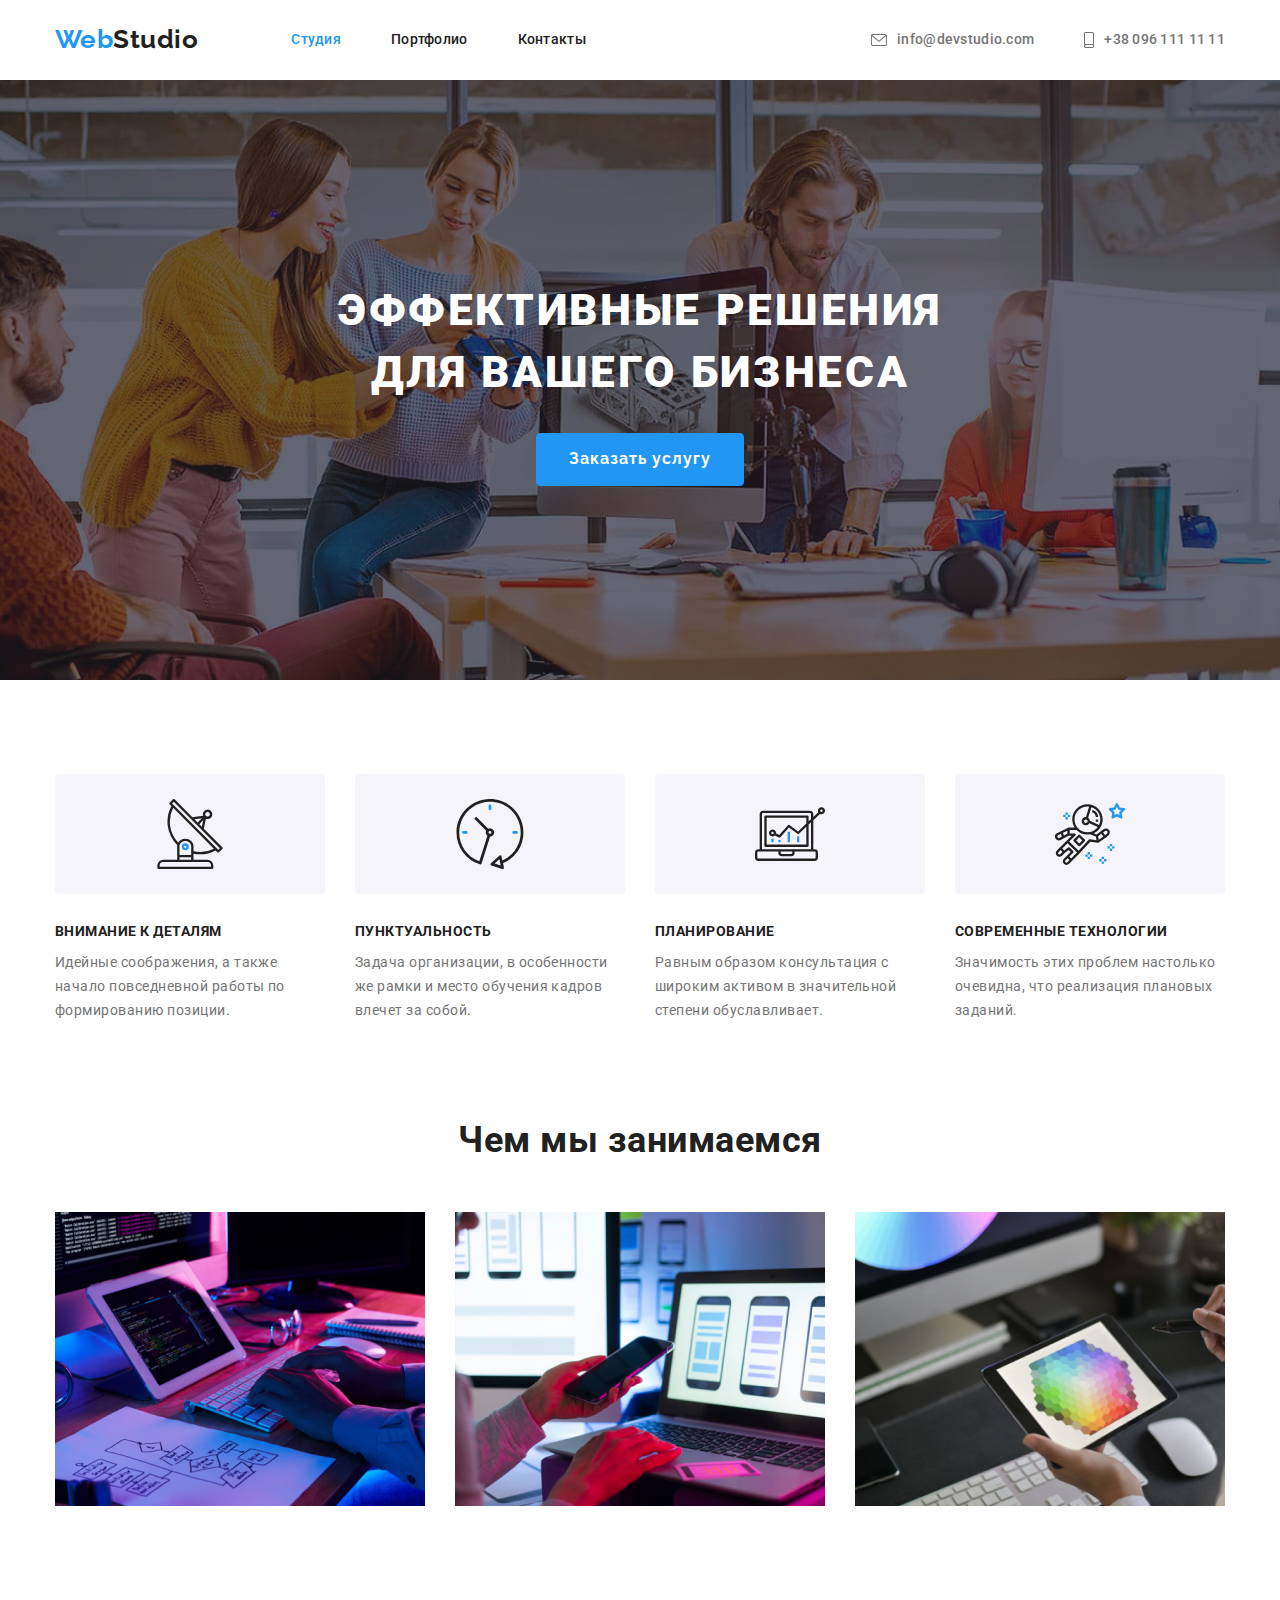
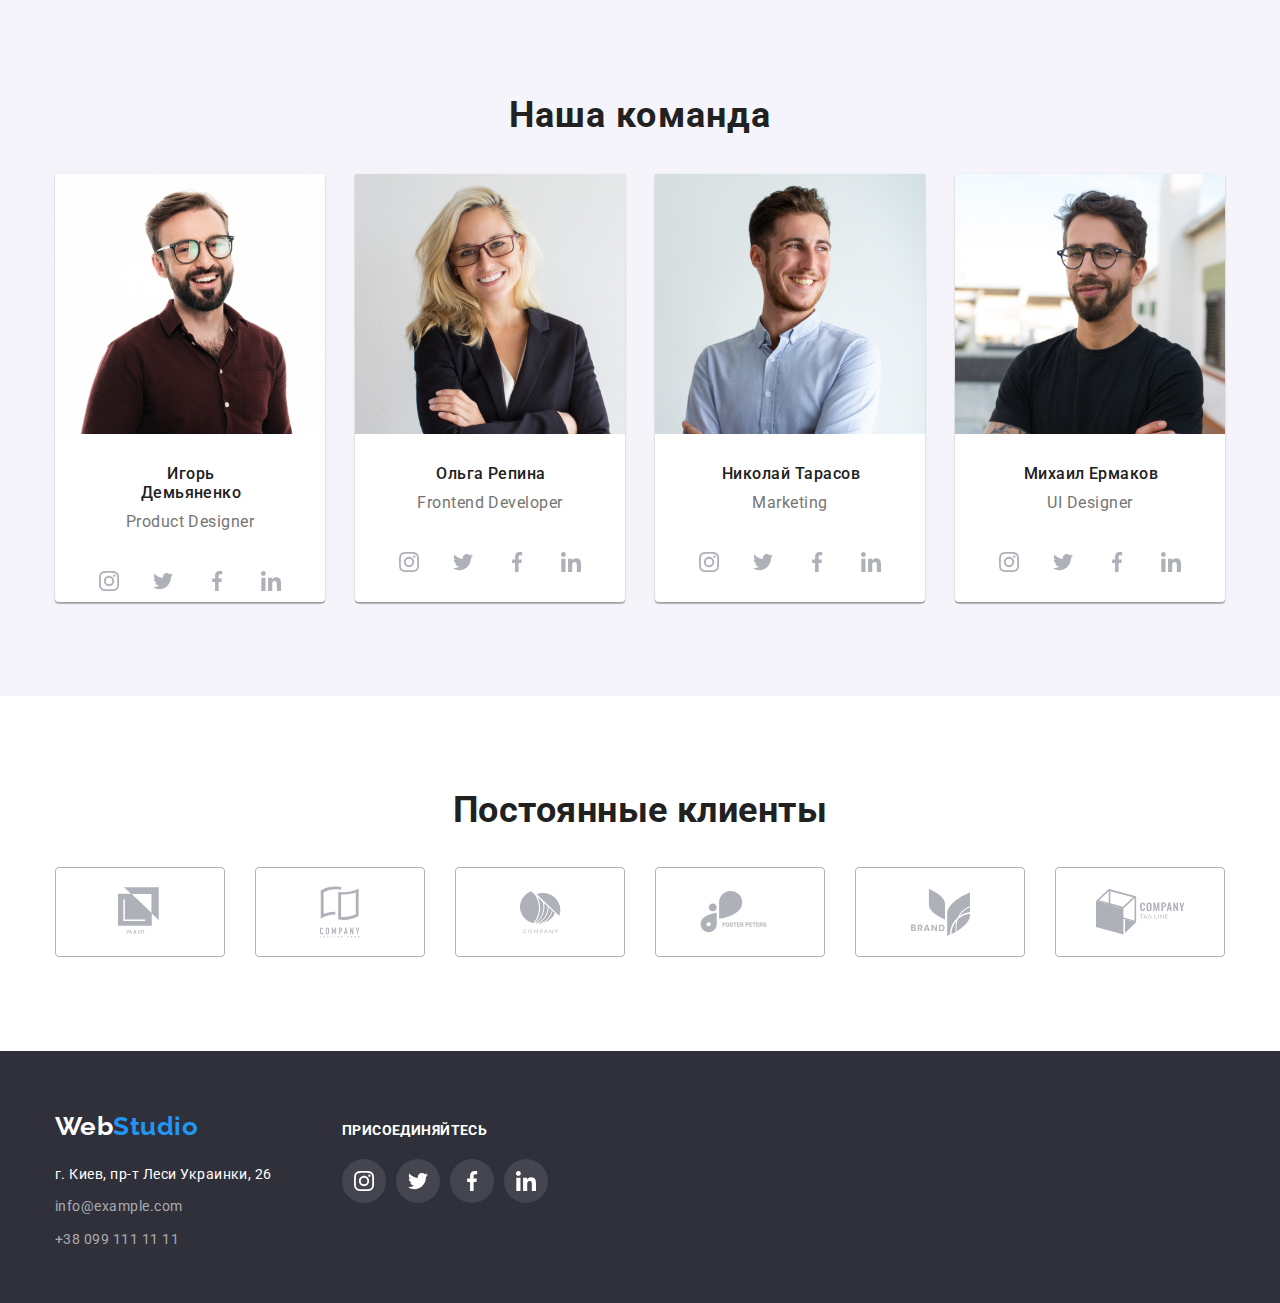
==== commit 9c5a974d: "Добавил новую секцию клиент" ====
--- a/index.html
+++ b/index.html
@@ -258,6 +258,45 @@
 
     </section>
 
+<!-- Client -->
+    <section class="client-section">
+        <div class="container">
+            <h3 class="client-title">Постоянные клиенты</h3>
+        <ul class="client-list utility-mp">
+            <li class="client-item"><a href="" class="client-link" target="_blank" rel="noopener noreferer">
+                <svg class="client-icon one">
+                    <use href="./img/sprite.svg#icon-logo-1"></use>
+                </svg>
+            </a></li>
+            <li class="client-item"><a href="" class="client-link" target="_blank" rel="noopener noreferer">
+                <svg class="client-icon two">
+                    <use href="./img/sprite.svg#icon-logo-2"></use>
+                </svg>
+            </a></li>
+            <li class="client-item"><a href="" class="client-link" target="_blank" rel="noopener noreferer">
+                <svg class="client-icon three">
+                    <use href="./img/sprite.svg#icon-logo-3"></use>
+                </svg>
+            </a></li>
+            <li class="client-item"><a href="" class="client-link" target="_blank" rel="noopener noreferer">
+                <svg class="client-icon four">
+                    <use href="./img/sprite.svg#icon-logo-4"></use>
+                </svg>
+            </a></li>
+            <li class="client-item"><a href="" class="client-link" target="_blank" rel="noopener noreferer">
+                <svg class="client-icon five">
+                    <use href="./img/sprite.svg#icon-logo-5"></use>
+                </svg>
+            </a></li>
+            <li class="client-item"><a href="" class="client-link" target="_blank" rel="noopener noreferer">
+                <svg class="client-icon six">
+                    <use href="./img/sprite.svg#icon-logo-6"></use>
+                </svg>
+            </a></li>
+        </ul>
+        </div>
+    </section>
+
 </main>
 
 <!--Footer-->
--- a/css/main.css
+++ b/css/main.css
@@ -55,8 +55,6 @@
     padding-right: 15px;
     margin-left: auto;
     margin-right: auto;
-
-    outline: 2px solid tomato;
 }
 
 /* Header */
@@ -230,11 +228,6 @@
     padding-bottom: 94px;
 }
 
-/* .quality-container {
-    padding-top: 94px;
-    padding-bottom: 94px;
-} */
-
 .item-quality {
     display: flex;
 }
@@ -312,10 +305,6 @@
     padding-top: 94px;
     padding-bottom: 94px;
 }
-
-/* .container-team {
-    height: 648px;
-} */
 
 .title-team {
     color: var(--heading-h2-h6-color);
@@ -404,6 +393,84 @@
     height: 20px;
 }
 
+/* Client */
+.client-section {
+    padding-top: 94px;
+    padding-bottom: 94px;
+}
+
+.client-title {
+    font-weight: 700;
+    font-size: 36px;
+    line-height: 1.16;
+    text-align: center;
+
+    color: var(--heading-h2-h6-color);
+}
+
+.client-list {
+    display: flex;
+} 
+
+.client-item:not(:last-child) {
+    margin-right: 30px;
+}
+
+.client-link {
+    display: flex;
+    justify-content: center;
+    align-items: center;
+    width: 170px;
+    height: 90px;
+
+    border: 1px solid #AFB1B8;
+    border-radius: 4px;
+}
+
+.client-icon {
+    fill: var(--primary-icon-color);
+}
+
+.client-link:hover,
+.client-link:focus {
+    border-color: var(--backlight-color);
+}
+
+.client-link:hover .client-icon,
+.client-link:focus .client-icon {
+    fill: var(--backlight-color);
+}
+
+.one {
+    width: 45px;
+    height: 50px;
+}
+
+.two {
+    width: 40px;
+    height: 52px;
+}
+
+.three {
+    width: 41px;
+    height: 43px;
+}
+
+.four {
+    width: 80px;
+    height: 42px;
+}
+
+.five {
+    width: 59px;
+    height: 47px;
+}
+
+.six {
+    width: 89px;
+    height: 46px;
+}
+
 /* Footer */
 footer {
     background-color: #2F303A;
